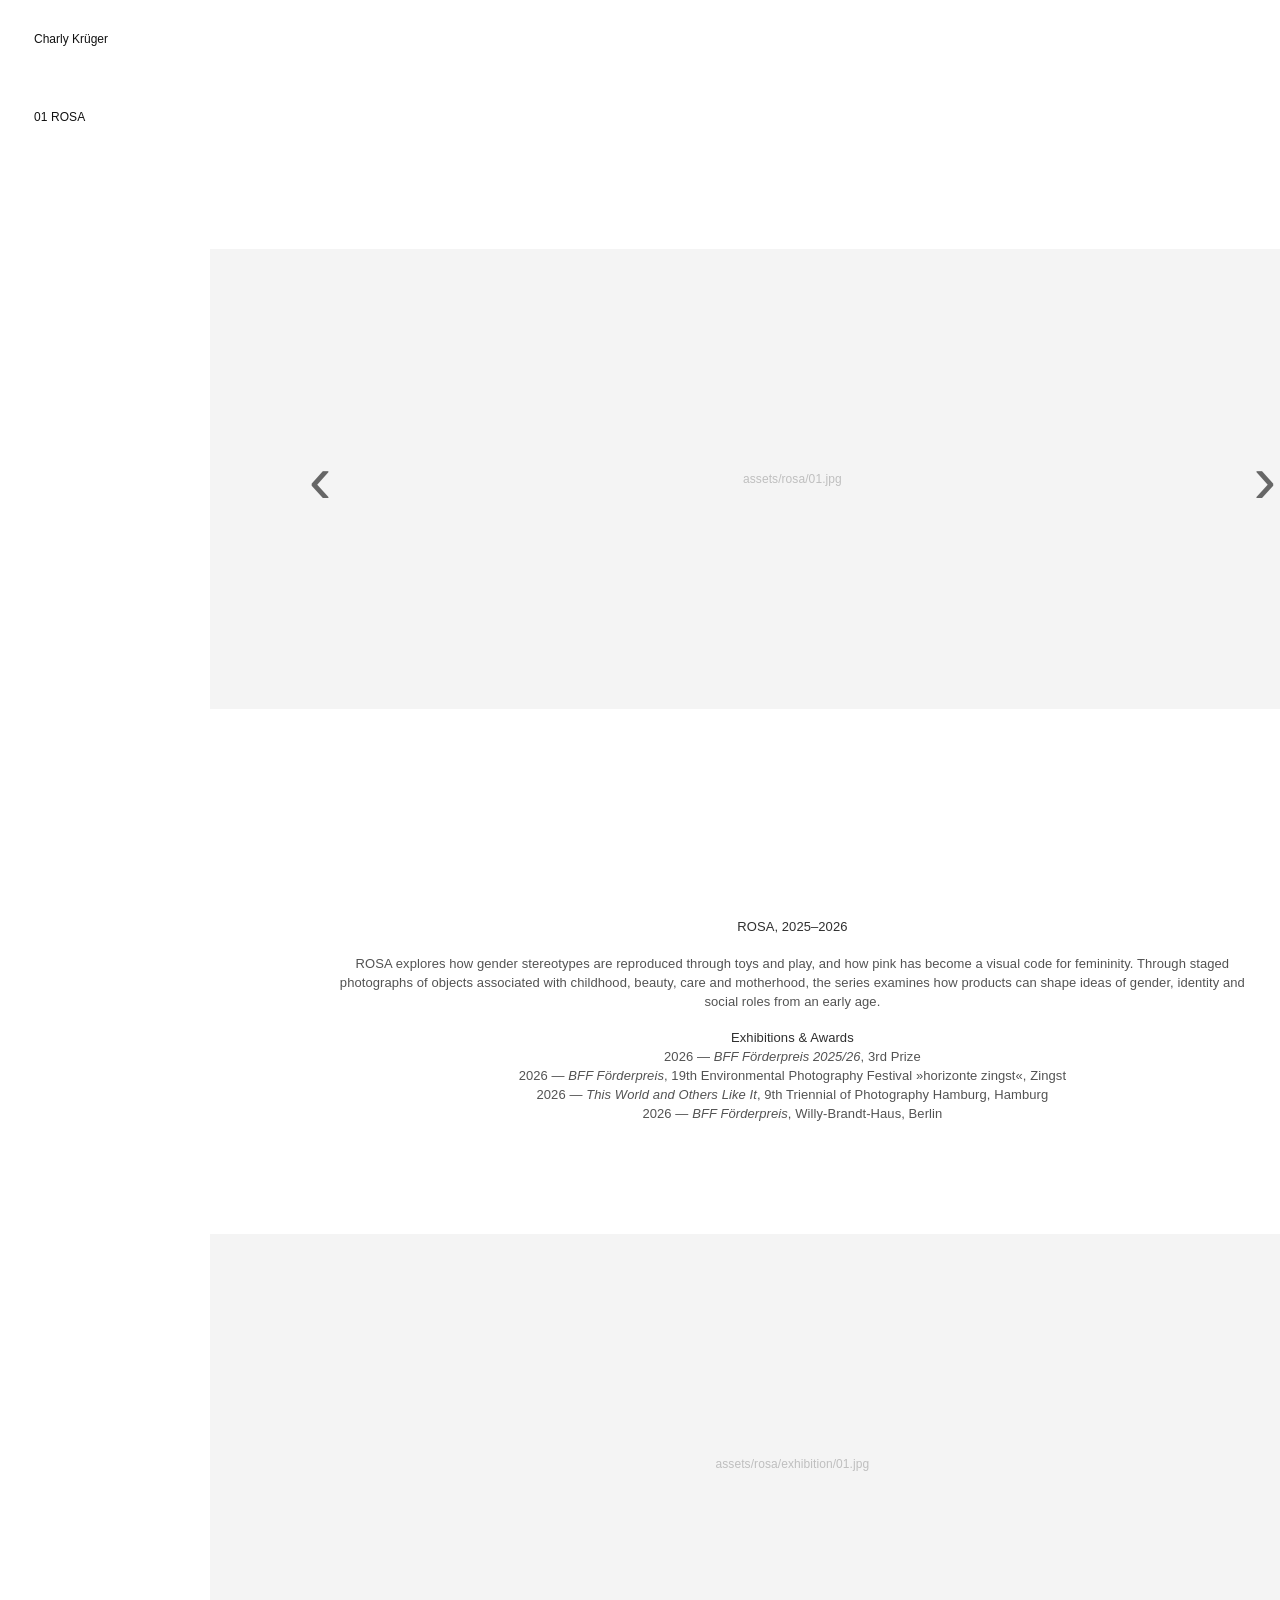
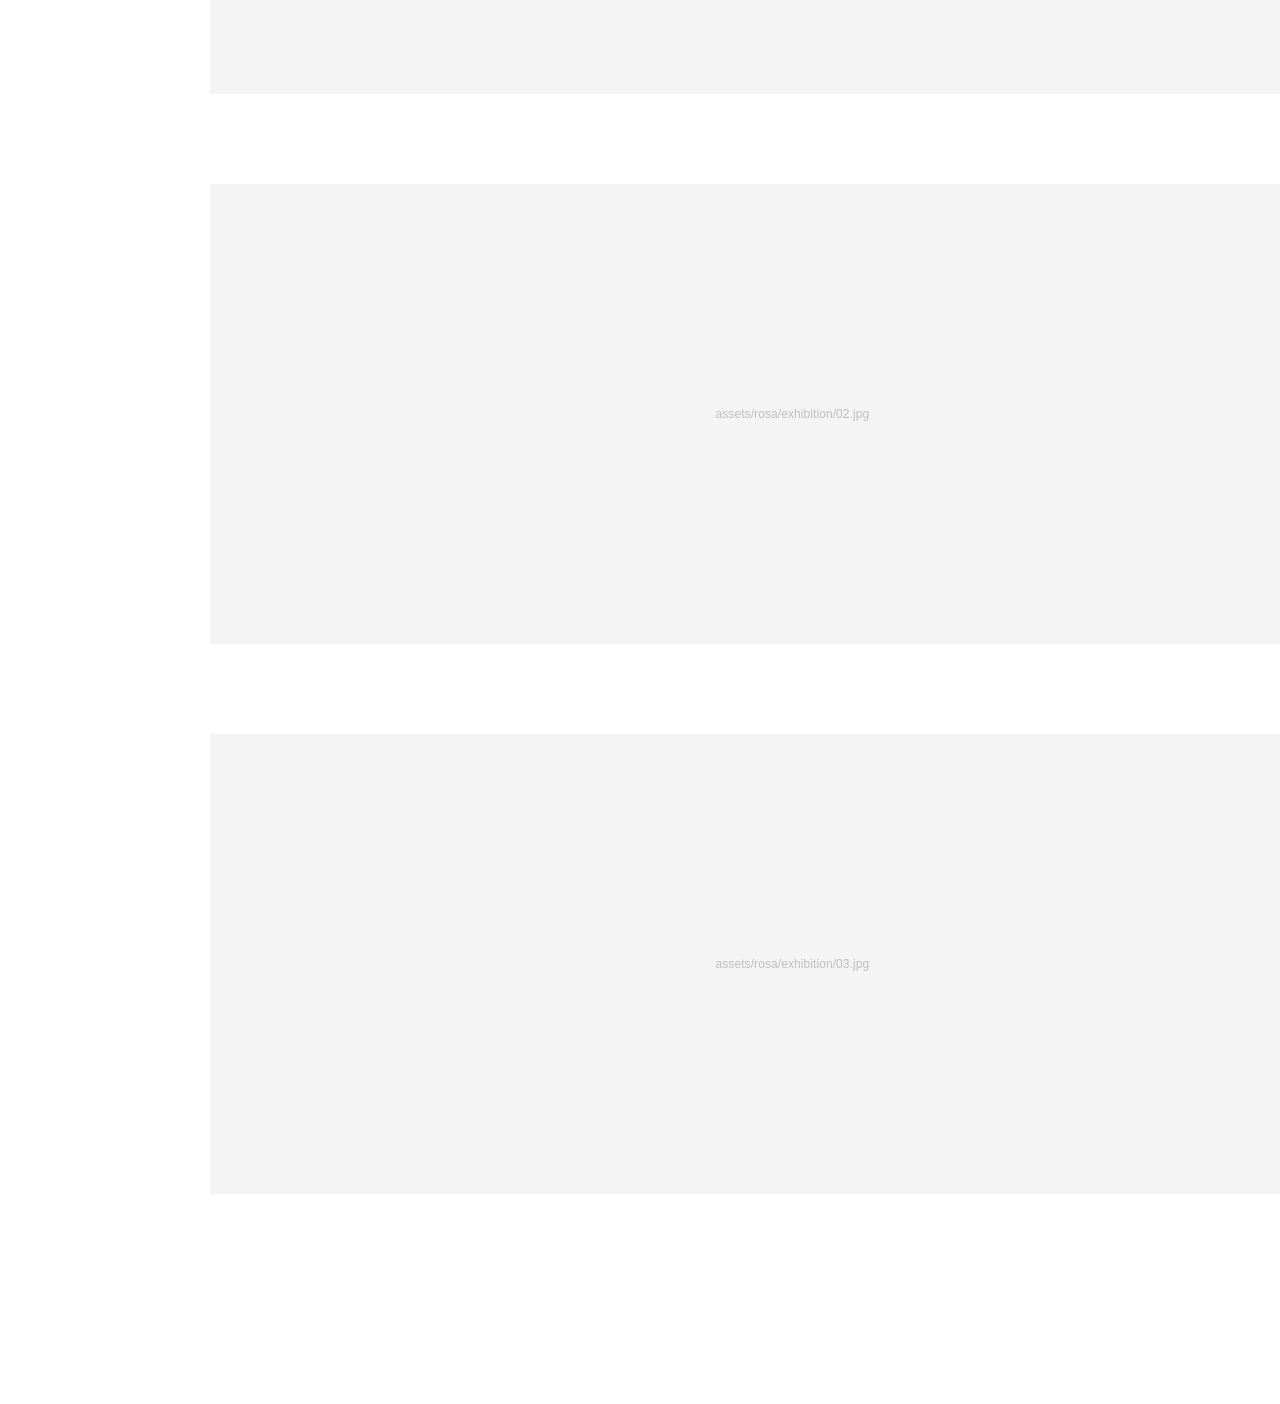
==== index.html @ ff489c2c "Add files via upload" ====
<!DOCTYPE html>
<html lang="de">
<head>
  <meta charset="UTF-8" />
  <meta name="viewport" content="width=device-width, initial-scale=1.0" />
  <title>Charly Krüger</title>
  <link rel="stylesheet" href="styles.css" />
</head>

<body>
  <aside class="side">
    <button class="logo" id="logoButton" type="button">Charly Krüger</button>
    <div class="side-title" id="sideTitle"></div>
  </aside>

  <main class="page">
    <section class="project-view" id="projectView"></section>
  </main>

  <section class="index-view" id="indexView" aria-hidden="true">
    <div class="index-top">
      <button class="index-logo" id="indexLogo" type="button">Charly Krüger</button>
      <button class="index-close" id="indexClose" type="button">Close</button>
    </div>

    <div class="index-inner">
      <div class="index-heading">Work</div>
      <div class="work-list" id="workList"></div>

      <div class="index-footer">
        <button type="button" id="aboutButton">About</button>
        <button type="button" id="contactButton">Contact</button>
      </div>
    </div>
  </section>

  <section class="lightbox" id="lightbox" aria-hidden="true">
    <button class="lightbox-close" id="lightboxClose" type="button">Close</button>
    <button class="lightbox-arrow lightbox-prev" id="lightboxPrev" type="button">‹</button>
    <img id="lightboxImage" src="" alt="" />
    <button class="lightbox-arrow lightbox-next" id="lightboxNext" type="button">›</button>
  </section>

  <script src="script.js"></script>
</body>
</html>
---- styles.css ----
* {
  box-sizing: border-box;
}

html {
  scroll-behavior: smooth;
}

body {
  margin: 0;
  background: #ffffff;
  color: #111111;
  font-family: "Helvetica Neue", Helvetica, Arial, sans-serif;
  font-weight: 300;
  letter-spacing: 0.005em;
}

button {
  font-family: inherit;
  font-weight: 300;
}

/* ---------- FIXED LEFT SIDE ---------- */

.side {
  position: fixed;
  top: 0;
  left: 0;
  width: 210px;
  height: 100vh;
  padding: 32px 0 32px 34px;
  z-index: 20;
  background: transparent;
}

.logo {
  display: block;
  padding: 0;
  margin: 0 0 64px 0;
  border: 0;
  background: transparent;
  color: #111111;
  font-size: 12px;
  line-height: 1.2;
  cursor: pointer;
  text-align: left;
}

.logo:hover {
  opacity: 0.55;
}

.side-title {
  max-width: 150px;
  font-size: 12px;
  line-height: 1.25;
}

/* ---------- PAGE ---------- */

.page {
  width: 100%;
  min-height: 100vh;
  padding: 0 44px 120px 210px;
}

.project-view {
  width: 100%;
}

/* ---------- PROJECT PAGE ---------- */

.project-page {
  width: 100%;
  min-height: 100vh;
  padding-top: 110px;
}

.project-content {
  width: min(1460px, 91vw);
  margin: 0 auto;
}

/* ---------- TEXT ---------- */

.project-text {
  width: min(980px, 78%);
  margin: 70px auto 110px auto;
  font-size: 13px;
  line-height: 1.45;
  color: rgba(0, 0, 0, 0.68);
  text-align: center;
}

.project-text p {
  margin: 0 0 18px 0;
}

.project-text strong {
  font-weight: 400;
  color: rgba(0, 0, 0, 0.82);
}

.project-text em {
  font-style: italic;
}

.project-text a {
  color: inherit;
  text-decoration: none;
  border-bottom: 1px solid rgba(0, 0, 0, 0.35);
}

.project-text a:hover {
  opacity: 0.55;
}

/* ---------- ABOUT PAGE ---------- */

.about-layout {
  width: min(980px, 78%);
  margin: 0 auto 120px auto;
  display: grid;
  grid-template-columns: 0.75fr 1.25fr;
  gap: 70px;
  align-items: start;
}

.about-image img {
  width: 100%;
  height: auto;
  display: block;
  cursor: pointer;
}

.about-text {
  font-size: 13px;
  line-height: 1.45;
  color: rgba(0, 0, 0, 0.68);
  text-align: center;
}

.about-text p {
  margin: 0 0 18px 0;
}

.about-text strong {
  font-weight: 400;
  color: rgba(0, 0, 0, 0.82);
}

.about-text em {
  font-style: italic;
}

.about-text a {
  color: inherit;
  text-decoration: none;
  border-bottom: 1px solid rgba(0, 0, 0, 0.35);
}

.about-text a:hover {
  opacity: 0.55;
}

/* ---------- SINGLE IMAGE GALLERY ---------- */

.single-gallery {
  position: relative;
  width: 100%;
  height: min(82vh, 860px);
  min-height: 680px;
  margin: 0 auto;
}

.single-slide {
  display: none;
  width: 100%;
  height: 100%;
}

.single-slide.active {
  display: flex;
  align-items: center;
  justify-content: center;
}

.single-slide img {
  display: block;
  cursor: pointer;
  width: auto;
  max-width: 100%;
  object-fit: contain;
}

.single-slide img.is-portrait,
.single-slide img.is-square {
  height: 100%;
  max-height: 100%;
}

.single-slide img.is-landscape {
  height: 75%;
  max-height: 75%;
  width: auto;
  max-width: 100%;
}

.gallery-arrow {
  position: absolute;
  top: 50%;
  width: 80px;
  height: 120px;
  transform: translateY(-50%);
  border: 0;
  background: transparent;
  color: rgba(0, 0, 0, 0.58);
  font-size: 68px;
  line-height: 1;
  cursor: pointer;
  z-index: 5;
}

.gallery-arrow:hover {
  color: rgba(0, 0, 0, 1);
}

.gallery-prev {
  left: 70px;
}

.gallery-next {
  right: 70px;
}

/* ---------- RUNNING GALLERY / SCROLL PAGES ---------- */

.running-gallery {
  position: relative;
  width: 100%;
  overflow: hidden;
  margin-bottom: 90px;
}

.running-viewport {
  width: 100%;
  overflow: hidden;
}

.running-gallery.is-height-locked .running-viewport {
  height: var(--running-gallery-height);
}

.running-strip {
  display: flex;
  gap: 28px;
  width: 100%;
  transform: translateX(0);
  will-change: transform;
}

.running-gallery.is-height-locked .running-strip {
  height: 100%;
}

.running-frame {
  flex: 0 0 calc((100% - 28px) / 2);
}

.running-gallery.is-height-locked .running-frame {
  height: 100%;
  display: flex;
  align-items: center;
  justify-content: center;
}

.running-frame img {
  width: 100%;
  height: auto;
  display: block;
  cursor: pointer;
}

.running-gallery.is-height-locked .running-frame img {
  max-height: 100%;
  object-fit: contain;
}

.running-frame-pair {
  display: grid;
  grid-template-columns: 1fr 1fr;
  gap: 12px;
}

.running-gallery.is-height-locked .running-frame-pair {
  height: 100%;
  align-items: center;
}

.running-frame-pair img {
  width: 100%;
  height: auto;
  display: block;
}

.running-arrow {
  position: absolute;
  top: 50%;
  width: 80px;
  height: 120px;
  transform: translateY(-50%);
  border: 0;
  background: transparent;
  color: rgba(0, 0, 0, 0.45);
  font-size: 60px;
  line-height: 1;
  cursor: pointer;
  z-index: 8;
}

.running-arrow:hover {
  color: rgba(0, 0, 0, 1);
}

.running-prev {
  left: 8px;
}

.running-next {
  right: 8px;
}

/* ---------- SMALL RUNNING GALLERY ---------- */

.running-gallery-small {
  width: min(980px, 78%);
  margin-left: auto;
  margin-right: auto;
  margin-bottom: 54px;
}

.running-gallery-small .running-strip {
  gap: 18px;
}

.running-gallery-small .running-frame {
  flex: 0 0 calc((100% - 54px) / 4);
}

.running-gallery-small .running-arrow {
  font-size: 42px;
}

.running-gallery-small .running-prev {
  left: -42px;
}

.running-gallery-small .running-next {
  right: -42px;
}

/* ---------- FIXED IMAGE BLOCKS / EVENT IMAGES ---------- */

.fixed-images {
  width: 100%;
  margin-top: 70px;
}

.image-block {
  width: 100%;
  margin-bottom: 90px;
}

.image-block.one img {
  width: min(980px, 78%);
  height: auto;
  display: block;
  margin-left: auto;
  margin-right: auto;
}

.image-block.center img {
  margin-left: auto;
  margin-right: auto;
}

.image-block.two {
  width: min(980px, 78%);
  margin-left: auto;
  margin-right: auto;
  display: grid;
  grid-template-columns: 1fr 1fr;
  gap: 28px;
  margin-bottom: 70px;
}

.image-block.two img {
  width: 100%;
  height: auto;
  display: block;
}

/* ---------- VIDEO BLOCKS ---------- */

.video-block {
  width: min(980px, 78%);
  margin: 0 auto 110px auto;
}

.video-block video {
  width: 100%;
  height: auto;
  display: block;
}

/* ---------- YOUTUBE BLOCKS ---------- */

.youtube-block {
  width: min(980px, 78%);
  margin: 0 auto 110px auto;
  aspect-ratio: 16 / 9;
}

.youtube-block iframe {
  width: 100%;
  height: 100%;
  display: block;
  border: 0;
}

/* ---------- UNLABELED PAGE ---------- */

.unlabeled-sections {
  width: 100%;
  margin-top: 0;
}

.unlabeled-section-title {
  width: 100%;
  margin: 0 0 26px 0;
  font-size: 12px;
  line-height: 1.3;
  color: rgba(0, 0, 0, 0.72);
  text-align: left;
}

.unlabeled-small-title {
  width: 100%;
  margin: 0 0 16px 0;
  font-size: 12px;
  line-height: 1.3;
  color: rgba(0, 0, 0, 0.42);
  text-align: left;
}

.poster-strip {
  display: flex;
  flex-direction: row;
  gap: 8px;
  width: 100%;
  margin: 0 auto 90px auto;
  padding-top: 0;
}

.poster-strip img {
  flex: 1;
  min-width: 0;
  width: 100%;
  height: auto;
  display: block;
  cursor: pointer;
  object-fit: contain;
}

/* ---------- PLACEHOLDER IF IMAGE MISSING ---------- */

.image-placeholder {
  width: 100%;
  min-height: 460px;
  background: #f4f4f4;
  color: rgba(0, 0, 0, 0.22);
  display: flex;
  align-items: center;
  justify-content: center;
  font-size: 12px;
}

/* ---------- INDEX VIEW ---------- */

.index-view {
  position: fixed;
  inset: 0;
  z-index: 100;
  background: #ffffff;
  display: none;
  overflow-y: auto;
}

.index-view.is-open {
  display: block;
}

.index-top {
  position: fixed;
  top: 0;
  left: 0;
  right: 0;
  padding: 32px 34px;
  display: flex;
  justify-content: space-between;
  z-index: 110;
  pointer-events: none;
}

.index-logo,
.index-close {
  padding: 0;
  border: 0;
  background: transparent;
  color: #111111;
  font-size: 12px;
  cursor: pointer;
  pointer-events: auto;
}

.index-logo:hover,
.index-close:hover {
  opacity: 0.55;
}

.index-inner {
  width: min(1340px, 88vw);
  margin: 0 auto;
  padding: 105px 0 120px 0;
}

.index-heading {
  margin-bottom: 40px;
  font-size: clamp(32px, 5.5vw, 86px);
  line-height: 0.95;
  letter-spacing: -0.05em;
}

.work-list {
  width: 100%;
}

.work-item {
  display: grid;
  grid-template-columns: 54px minmax(220px, 1fr) minmax(170px, 280px);
  gap: 18px;
  width: 100%;
  padding: 0;
  margin: 0 0 8px 0;
  border: 0;
  background: transparent;
  color: #111111;
  text-align: left;
  cursor: pointer;
  font-size: clamp(24px, 4.2vw, 58px);
  line-height: 0.98;
  letter-spacing: -0.055em;
}

.work-item:hover {
  opacity: 0.55;
}

.work-number {
  font-size: 0.42em;
  letter-spacing: -0.02em;
  padding-top: 0.25em;
}

.work-label {
  font-size: 0.28em;
  line-height: 1.1;
  letter-spacing: 0;
  opacity: 0.42;
  padding-top: 0.45em;
}

.index-footer {
  margin-top: 65px;
  display: flex;
  gap: 28px;
}

.index-footer button {
  padding: 0;
  border: 0;
  background: transparent;
  color: #111111;
  font-size: clamp(24px, 4.2vw, 58px);
  line-height: 1;
  letter-spacing: -0.055em;
  cursor: pointer;
}

.index-footer button:hover {
  opacity: 0.55;
}

/* ---------- LIGHTBOX ---------- */

.lightbox {
  position: fixed;
  inset: 0;
  z-index: 200;
  background: rgba(255, 255, 255, 0.97);
  display: none;
  align-items: center;
  justify-content: center;
}

.lightbox.is-open {
  display: flex;
}

.lightbox img {
  max-width: 86vw;
  max-height: 86vh;
  object-fit: contain;
  display: block;
}

.lightbox-close {
  position: fixed;
  top: 32px;
  right: 34px;
  padding: 0;
  border: 0;
  background: transparent;
  color: #111111;
  font-size: 12px;
  cursor: pointer;
}

.lightbox-arrow {
  position: fixed;
  top: 50%;
  transform: translateY(-50%);
  width: 80px;
  height: 120px;
  padding: 0;
  border: 0;
  background: transparent;
  color: rgba(0, 0, 0, 0.55);
  font-size: 44px;
  cursor: pointer;
}

.lightbox-arrow:hover {
  color: rgba(0, 0, 0, 1);
}

.lightbox-prev {
  left: 34px;
}

.lightbox-next {
  right: 34px;
}

/* ---------- MOBILE ---------- */

@media (max-width: 760px) {
  .side {
    position: relative;
    width: 100%;
    height: auto;
    padding: 20px 18px 30px 18px;
  }

  .logo {
    margin-bottom: 24px;
  }

  .side-title {
    max-width: none;
  }

  .page {
    padding: 0 18px 80px 18px;
  }

  .project-page {
    padding-top: 20px;
  }

  .project-content {
    width: 100%;
  }

  .project-text,
  .poster-strip,
  .video-block,
  .youtube-block {
    width: 100%;
  }

  .about-layout {
    width: 100%;
    display: block;
    margin-bottom: 80px;
  }

  .about-image {
    margin-bottom: 38px;
  }

  .about-text {
    font-size: 13px;
  }

  .single-gallery {
    width: 100%;
    height: 68vh;
    min-height: 430px;
  }

  .single-slide img.is-landscape {
    height: 75%;
    width: auto;
    max-width: 100%;
  }

  .single-slide img.is-portrait,
  .single-slide img.is-square {
    height: 100%;
    width: auto;
    max-width: 100%;
  }

  .gallery-arrow {
    width: 54px;
    height: 90px;
    font-size: 42px;
  }

  .gallery-prev {
    left: 0;
  }

  .gallery-next {
    right: 0;
  }

  .running-gallery {
    margin-bottom: 52px;
  }

  .running-strip {
    gap: 18px;
  }

  .running-frame {
    flex: 0 0 calc((100% - 18px) / 2);
  }

  .running-frame-pair {
    gap: 8px;
  }

  .running-arrow {
    width: 54px;
    height: 90px;
    font-size: 42px;
  }

  .running-prev {
    left: 0;
  }

  .running-next {
    right: 0;
  }

  .running-gallery-small {
    width: 100%;
    margin-bottom: 38px;
  }

  .running-gallery-small .running-strip {
    gap: 8px;
  }

  .running-gallery-small .running-frame {
    flex: 0 0 calc((100% - 8px) / 2);
  }

  .running-gallery-small .running-prev {
    left: 0;
  }

  .running-gallery-small .running-next {
    right: 0;
  }

  .project-text {
    margin: 38px 0 52px 0;
    font-size: 13px;
  }

  .video-block,
  .youtube-block {
    margin: 0 0 52px 0;
  }

  .image-block {
    margin-bottom: 48px;
  }

  .image-block.one img {
    width: 100%;
  }

  .image-block.two {
    width: 100%;
    grid-template-columns: 1fr;
    gap: 18px;
  }

  .poster-strip {
    display: grid;
    grid-template-columns: repeat(3, 1fr);
    gap: 8px;
    margin-bottom: 52px;
  }

  .index-inner {
    width: 100%;
    padding: 95px 18px 90px 18px;
  }

  .work-item {
    grid-template-columns: 36px 1fr;
    gap: 10px;
    font-size: 32px;
    margin-bottom: 12px;
  }

  .work-label {
    grid-column: 2;
    font-size: 13px;
    padding-top: 0;
    margin-top: -4px;
  }

  .lightbox img {
    max-width: 92vw;
    max-height: 78vh;
  }

  .lightbox-prev {
    left: 8px;
  }

  .lightbox-next {
    right: 8px;
  }
}
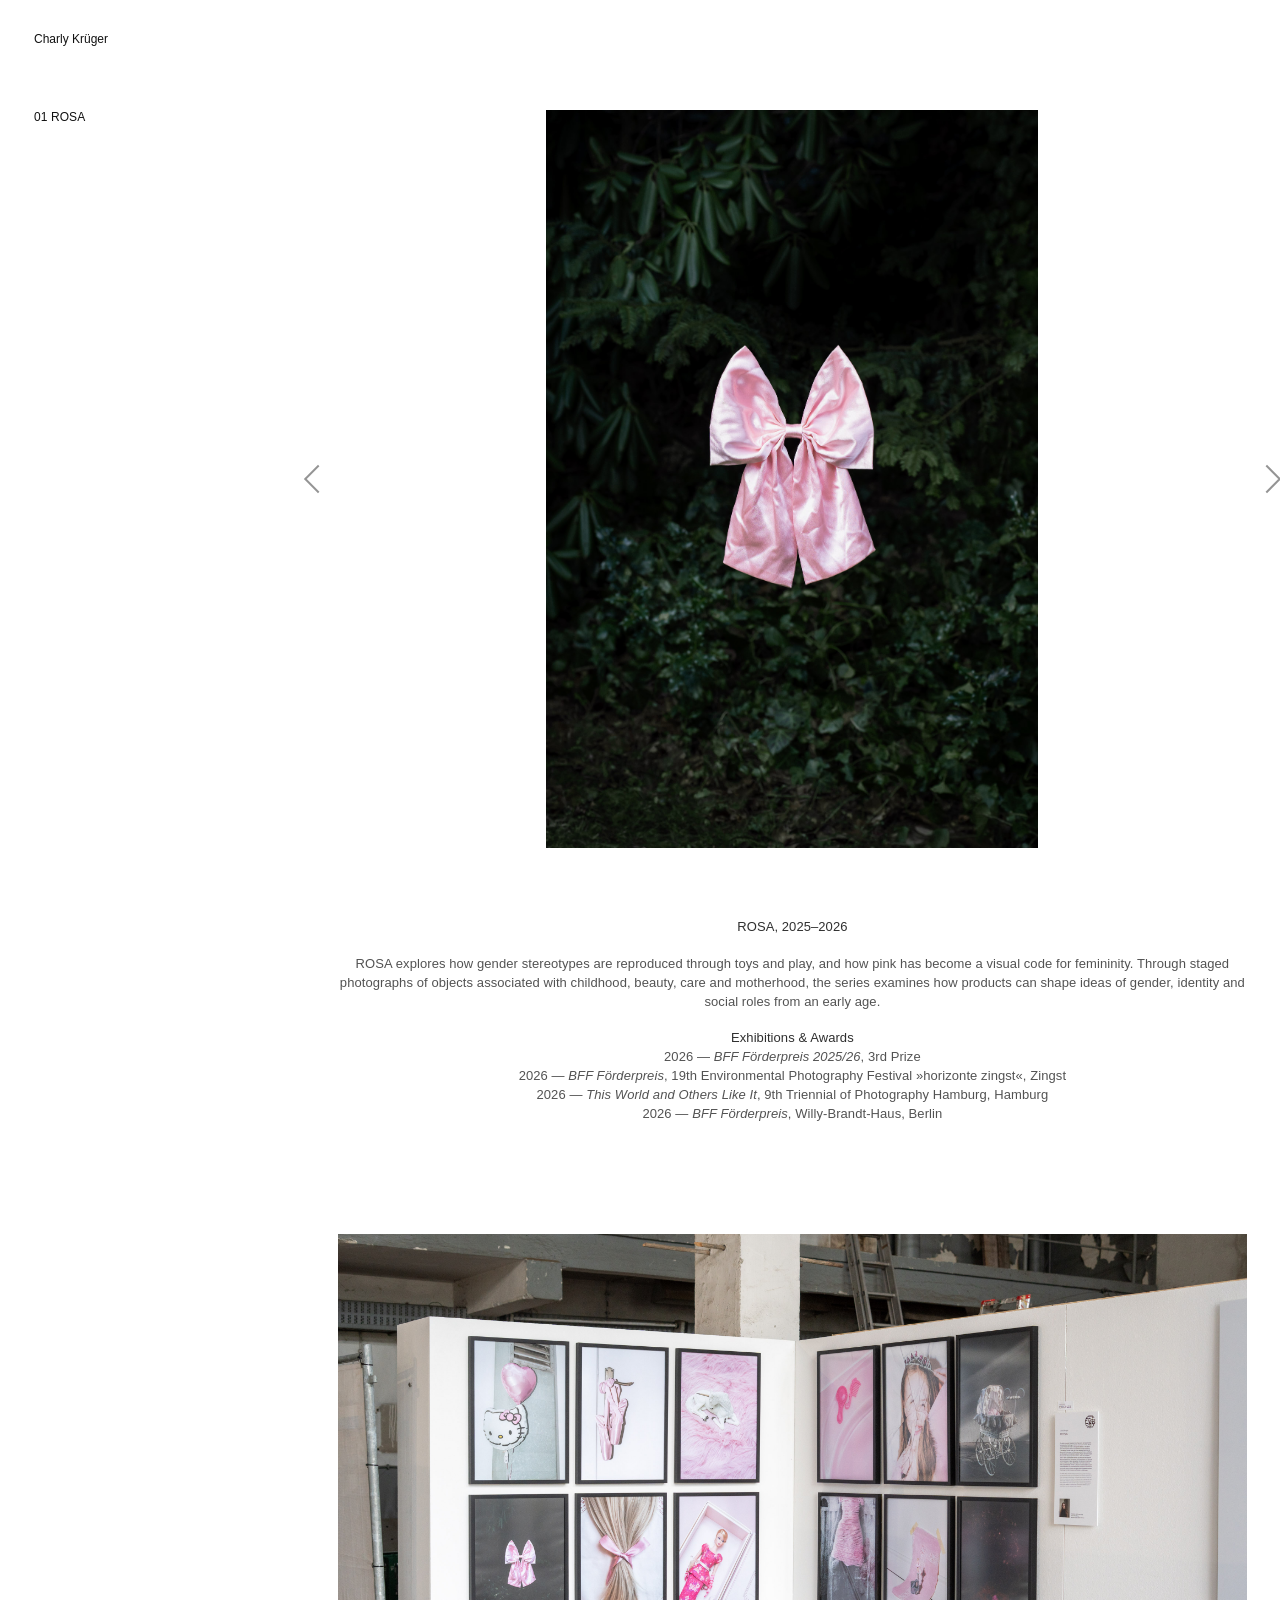
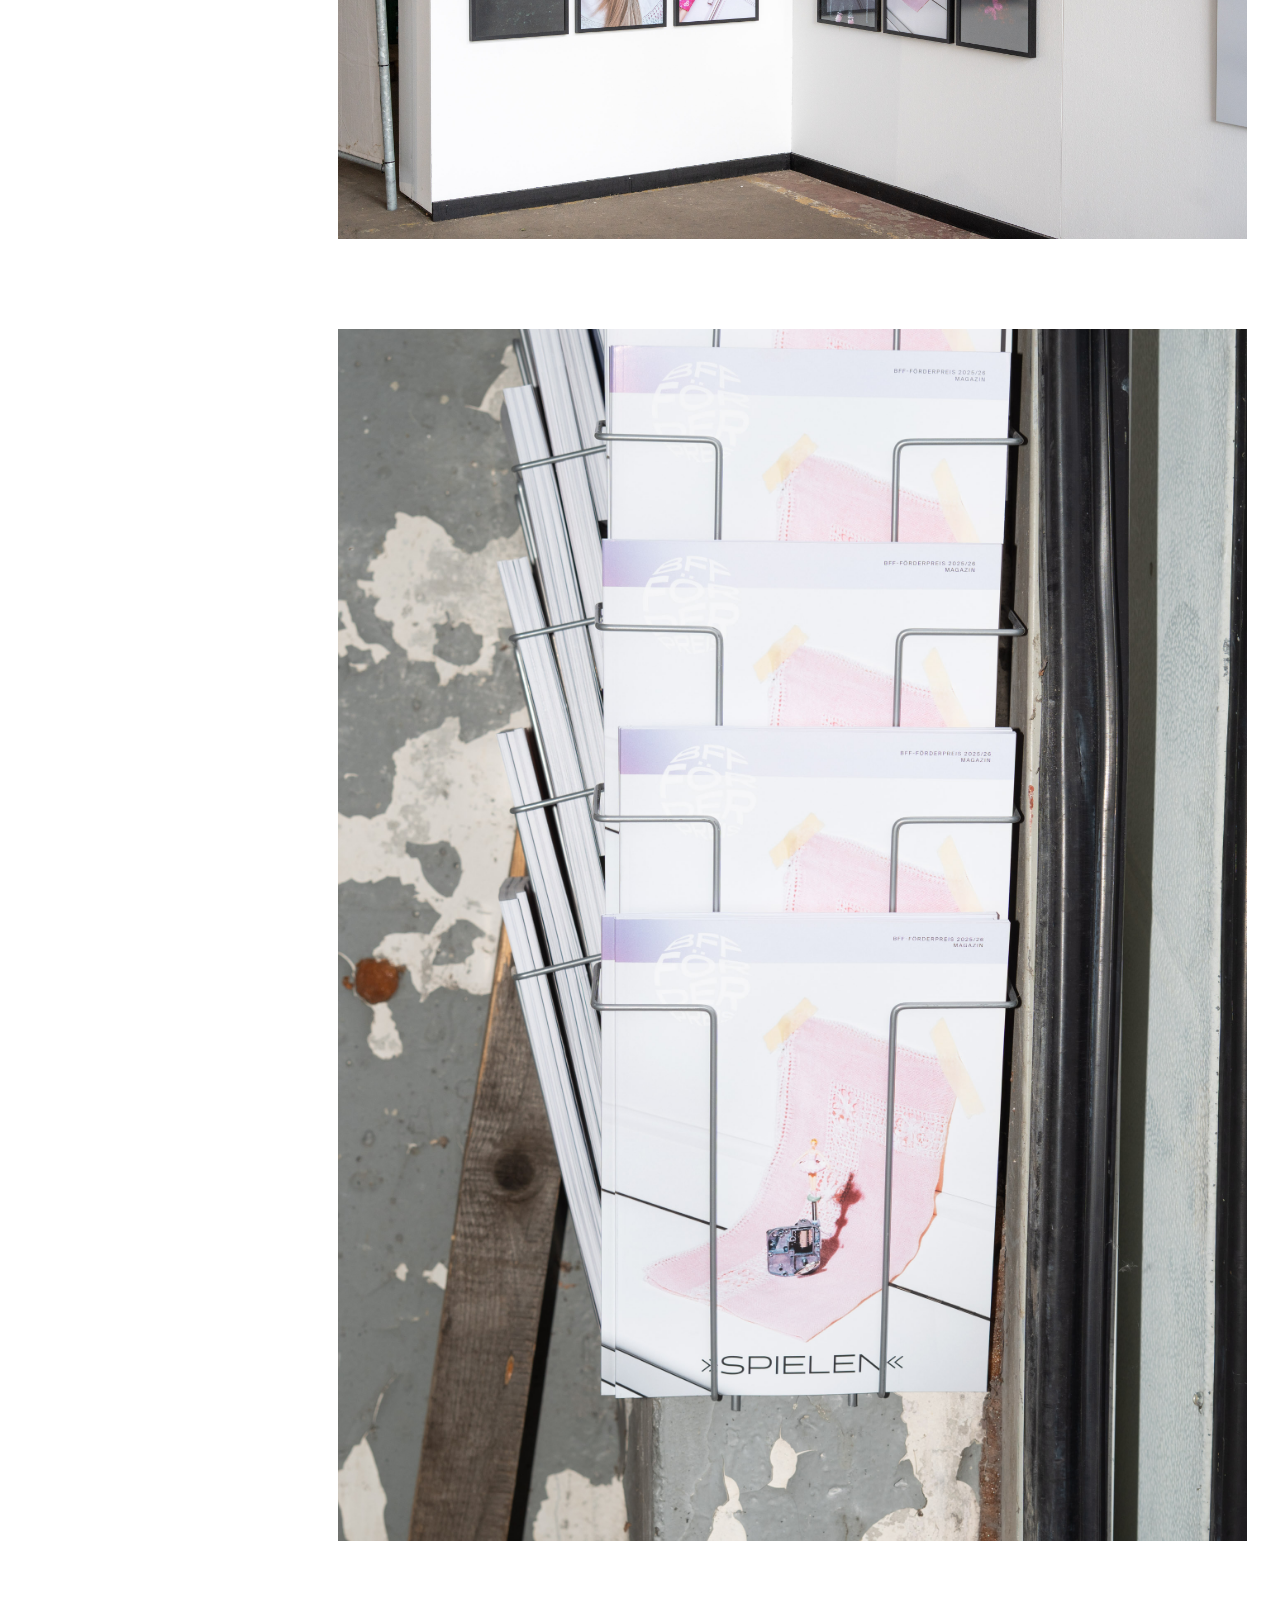
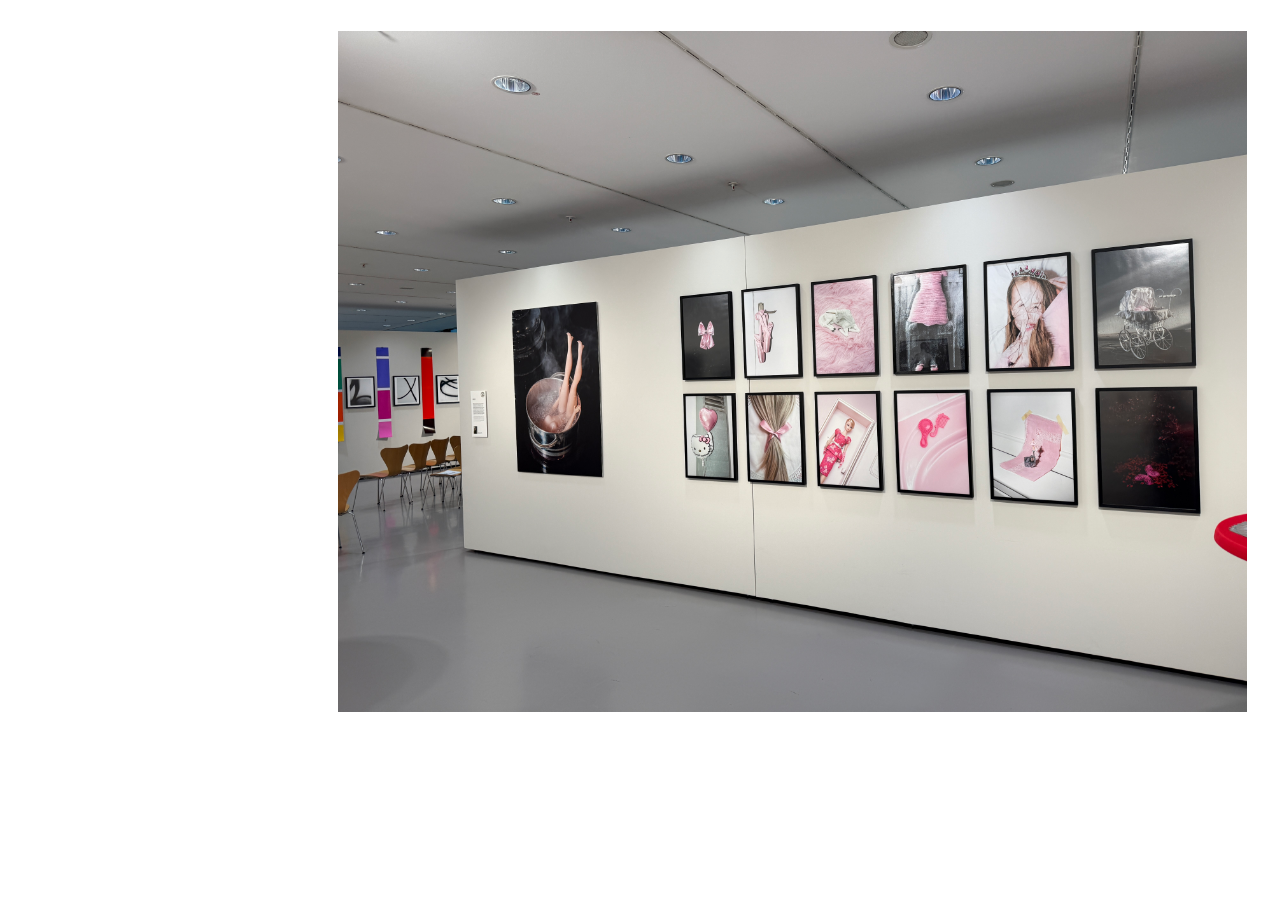
==== commit 5261c191: "fashion texte, ball" ====
--- a/index.html
+++ b/index.html
@@ -41,6 +41,8 @@
     <button class="lightbox-arrow lightbox-next" id="lightboxNext" type="button">›</button>
   </section>
 
+  <div class="custom-cursor" id="customCursor"></div>
+
   <script src="script.js"></script>
 </body>
 </html>
--- a/styles.css
+++ b/styles.css
@@ -15,9 +15,47 @@
   letter-spacing: 0.005em;
 }
 
+body.custom-cursor-enabled {
+  cursor: none;
+}
+
+body.custom-cursor-enabled button,
+body.custom-cursor-enabled a,
+body.custom-cursor-enabled img,
+body.custom-cursor-enabled video {
+  cursor: none;
+}
+
 button {
   font-family: inherit;
   font-weight: 300;
+}
+
+/* ---------- CUSTOM CURSOR ---------- */
+
+.custom-cursor {
+  position: fixed;
+  top: 0;
+  left: 0;
+  width: 18px;
+  height: 18px;
+  border-radius: 50%;
+  background: #ffffff;
+  border: 0;
+  pointer-events: none;
+  z-index: 9999;
+  transform: translate(-50%, -50%);
+  mix-blend-mode: difference;
+  opacity: 0;
+  transition: opacity 160ms ease;
+}
+
+.custom-cursor.is-visible {
+  opacity: 1;
+}
+
+.custom-cursor.is-hovering {
+  transform: translate(-50%, -50%);
 }
 
 /* ---------- FIXED LEFT SIDE ---------- */
@@ -115,6 +153,31 @@
   opacity: 0.55;
 }
 
+/* ---------- FASHION TITLE SPACING ---------- */
+
+.project-content:has(.fashion-rows) > .running-gallery:first-child {
+  margin-bottom: 24px;
+}
+
+.project-content:has(.fashion-rows) > .project-text {
+  margin-top: 0;
+  margin-bottom: 200px;
+}
+
+.fashion-rows .running-gallery {
+  margin-bottom: 24px;
+}
+
+.fashion-rows .video-block,
+.fashion-rows .youtube-block {
+  margin-bottom: 24px;
+}
+
+.fashion-rows .project-text {
+  margin-top: 0;
+  margin-bottom: 200px;
+}
+
 /* ---------- ABOUT PAGE ---------- */
 
 .about-layout {
@@ -209,20 +272,42 @@
 .gallery-arrow {
   position: absolute;
   top: 50%;
-  width: 80px;
-  height: 120px;
+  width: 88px;
+  height: 128px;
+  padding: 0;
   transform: translateY(-50%);
   border: 0;
   background: transparent;
-  color: rgba(0, 0, 0, 0.58);
-  font-size: 68px;
-  line-height: 1;
-  cursor: pointer;
-  z-index: 5;
-}
-
-.gallery-arrow:hover {
-  color: rgba(0, 0, 0, 1);
+  color: transparent;
+  font-size: 0;
+  line-height: 0;
+  cursor: pointer;
+  z-index: 30;
+}
+
+.gallery-arrow::before {
+  content: "";
+  position: absolute;
+  top: 50%;
+  width: 18px;
+  height: 18px;
+  border-top: 2px solid rgba(0, 0, 0, 0.42);
+  border-right: 2px solid rgba(0, 0, 0, 0.42);
+  transform-origin: center;
+}
+
+.gallery-prev::before {
+  left: 28px;
+  transform: translateY(-50%) rotate(-135deg);
+}
+
+.gallery-next::before {
+  right: 28px;
+  transform: translateY(-50%) rotate(45deg);
+}
+
+.gallery-arrow:hover::before {
+  border-color: rgba(0, 0, 0, 0.7);
 }
 
 .gallery-prev {
@@ -304,30 +389,7 @@
 }
 
 .running-arrow {
-  position: absolute;
-  top: 50%;
-  width: 80px;
-  height: 120px;
-  transform: translateY(-50%);
-  border: 0;
-  background: transparent;
-  color: rgba(0, 0, 0, 0.45);
-  font-size: 60px;
-  line-height: 1;
-  cursor: pointer;
-  z-index: 8;
-}
-
-.running-arrow:hover {
-  color: rgba(0, 0, 0, 1);
-}
-
-.running-prev {
-  left: 8px;
-}
-
-.running-next {
-  right: 8px;
+  display: none;
 }
 
 /* ---------- SMALL RUNNING GALLERY ---------- */
@@ -348,15 +410,7 @@
 }
 
 .running-gallery-small .running-arrow {
-  font-size: 42px;
-}
-
-.running-gallery-small .running-prev {
-  left: -42px;
-}
-
-.running-gallery-small .running-next {
-  right: -42px;
+  display: none;
 }
 
 /* ---------- FIXED IMAGE BLOCKS / EVENT IMAGES ---------- */
@@ -639,19 +693,41 @@
 .lightbox-arrow {
   position: fixed;
   top: 50%;
+  width: 88px;
+  height: 128px;
+  padding: 0;
   transform: translateY(-50%);
-  width: 80px;
-  height: 120px;
-  padding: 0;
   border: 0;
   background: transparent;
-  color: rgba(0, 0, 0, 0.55);
-  font-size: 44px;
-  cursor: pointer;
-}
-
-.lightbox-arrow:hover {
-  color: rgba(0, 0, 0, 1);
+  color: transparent;
+  font-size: 0;
+  line-height: 0;
+  cursor: pointer;
+}
+
+.lightbox-arrow::before {
+  content: "";
+  position: absolute;
+  top: 50%;
+  width: 18px;
+  height: 18px;
+  border-top: 2px solid rgba(0, 0, 0, 0.42);
+  border-right: 2px solid rgba(0, 0, 0, 0.42);
+  transform-origin: center;
+}
+
+.lightbox-prev::before {
+  left: 28px;
+  transform: translateY(-50%) rotate(-135deg);
+}
+
+.lightbox-next::before {
+  right: 28px;
+  transform: translateY(-50%) rotate(45deg);
+}
+
+.lightbox-arrow:hover::before {
+  border-color: rgba(0, 0, 0, 0.7);
 }
 
 .lightbox-prev {
@@ -699,6 +775,29 @@
     width: 100%;
   }
 
+  .project-content:has(.fashion-rows) > .running-gallery:first-child {
+    margin-bottom: 20px;
+  }
+
+  .project-content:has(.fashion-rows) > .project-text {
+    margin-top: 0;
+    margin-bottom: 128px;
+  }
+
+  .fashion-rows .running-gallery {
+    margin-bottom: 20px;
+  }
+
+  .fashion-rows .video-block,
+  .fashion-rows .youtube-block {
+    margin-bottom: 20px;
+  }
+
+  .fashion-rows .project-text {
+    margin-top: 0;
+    margin-bottom: 128px;
+  }
+
   .about-layout {
     width: 100%;
     display: block;
@@ -733,9 +832,14 @@
   }
 
   .gallery-arrow {
-    width: 54px;
-    height: 90px;
-    font-size: 42px;
+    width: 64px;
+    height: 96px;
+  }
+
+  .gallery-arrow::before {
+    width: 16px;
+    height: 16px;
+    border-width: 2px;
   }
 
   .gallery-prev {
@@ -763,17 +867,7 @@
   }
 
   .running-arrow {
-    width: 54px;
-    height: 90px;
-    font-size: 42px;
-  }
-
-  .running-prev {
-    left: 0;
-  }
-
-  .running-next {
-    right: 0;
+    display: none;
   }
 
   .running-gallery-small {
@@ -789,12 +883,8 @@
     flex: 0 0 calc((100% - 8px) / 2);
   }
 
-  .running-gallery-small .running-prev {
-    left: 0;
-  }
-
-  .running-gallery-small .running-next {
-    right: 0;
+  .running-gallery-small .running-arrow {
+    display: none;
   }
 
   .project-text {
@@ -853,10 +943,10 @@
   }
 
   .lightbox-prev {
-    left: 8px;
+    left: 0;
   }
 
   .lightbox-next {
-    right: 8px;
+    right: 0;
   }
 }
